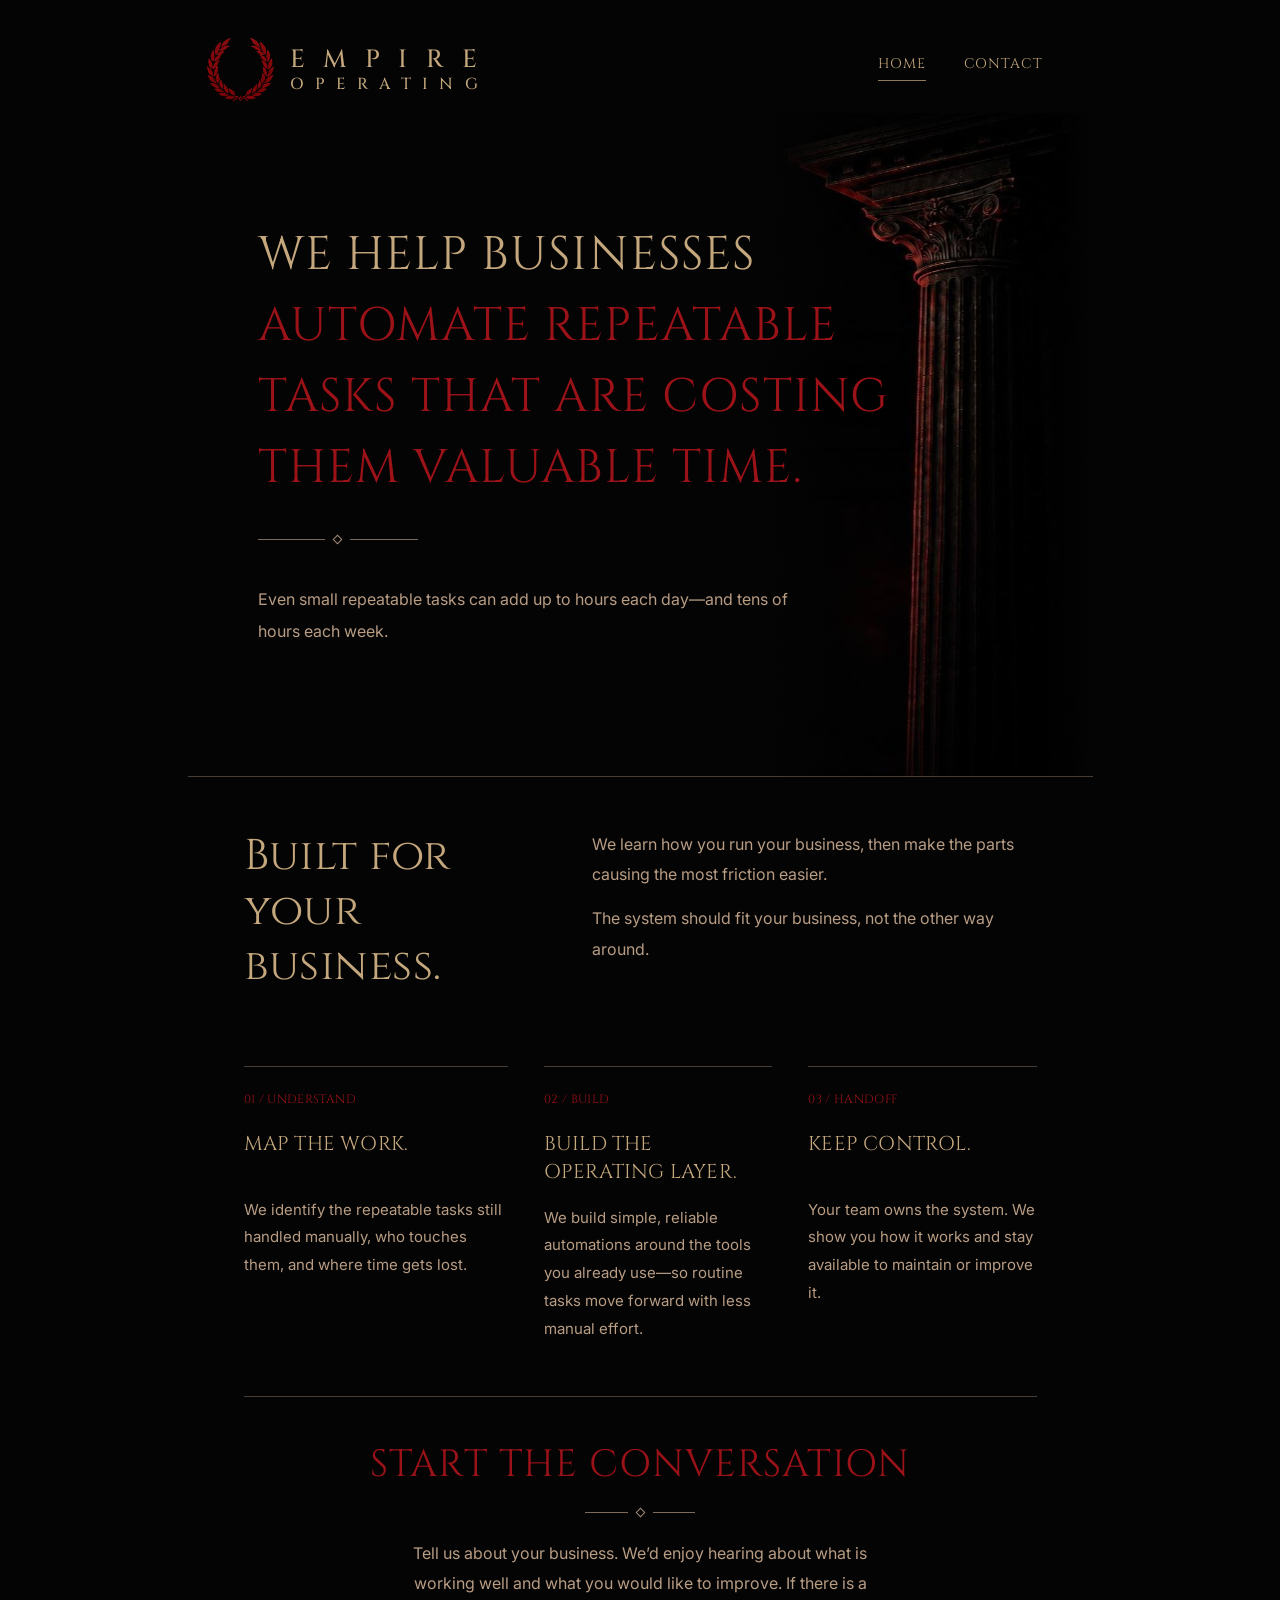
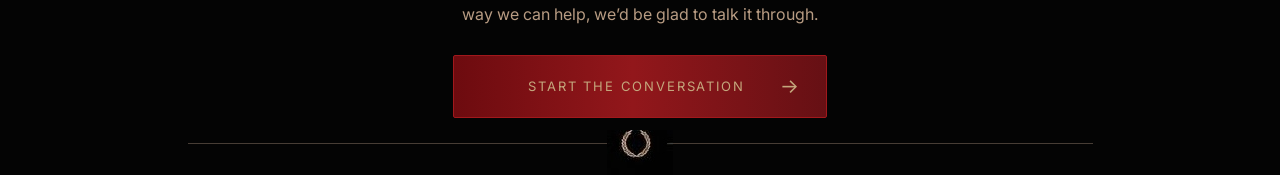
==== index.html @ 0f1d03ad "feat(qa): clarify reliable automation delivery" ====
<!doctype html>
<html lang="en">
<head>
  <meta charset="utf-8">
  <meta name="viewport" content="width=device-width, initial-scale=1">
  <meta name="description" content="Empire Operating builds practical operating layers that connect a business’s people, tools, and channels—so important work is captured, owned, and moved forward.">
  <meta property="og:site_name" content="Empire Operating">
  <link rel="canonical" href="https://empireoperating.com/">
  <title>Empire Operating | Practical Operating Systems</title>
  <style id="critical-shell">
    html, body { min-height: 100%; margin: 0; background: #040404; color: #c4a77d; }
  </style>
  <link rel="icon" type="image/png" sizes="192x192" href="/favicon-192.png">
  <link rel="apple-touch-icon" sizes="180x180" href="/apple-touch-icon.png">
  <link rel="stylesheet" href="site.css?v=20260830-two-tone-ivory-v1">
  <script type="module" src="https://static.cloudflareinsights.com/beacon.min.js" data-cf-beacon='{"token": "3c84151dfd63412f802c2cf1a2fbf10e"}'></script>
  <script type="application/ld+json">
    {
      "@context": "https://schema.org",
      "@type": "WebSite",
      "url": "https://empireoperating.com/",
      "name": "Empire Operating"
    }
  </script>
</head>
<body class="about-page">
  <div class="site-shell">
    <header class="site-header">
      <a class="brand" href="index.html" aria-label="Empire Operating home">
        <img class="brand-symbol" src="assets/empire-wreath-supplied-v3.png" alt="">
        <span class="brand-type">
          <strong aria-label="Empire Operating">
            <span class="brand-word brand-word-empire" aria-hidden="true"><i>E</i><i>M</i><i>P</i><i>I</i><i>R</i><i>E</i></span>
            <span class="brand-word brand-word-operating" aria-hidden="true"><i>O</i><i>P</i><i>E</i><i>R</i><i>A</i><i>T</i><i>I</i><i>N</i><i>G</i></span>
          </strong>
        </span>
      </a>
      <nav class="site-nav" aria-label="Primary navigation">
        <a href="index.html" aria-current="page">Home</a>
        <a href="contact.html">Contact</a>
      </nav>
    </header>
    <main class="page-main">
      <section class="about-upper">
        <div class="column-art" aria-hidden="true"></div>
        <section class="about-hero" aria-labelledby="about-title">
          <h1 class="display-title" id="about-title">
            <span>We help businesses</span>
            <span class="accent">automate repeatable</span>
            <span class="accent">tasks that are costing</span>
            <span class="accent">them valuable time.</span>
          </h1>
        </section>
        <div class="ornament hero-ornament" aria-hidden="true"><span></span></div>
        <div class="about-copy">
          <p>Even small repeatable tasks can add up to hours each day—and tens of hours each week.</p>
        </div>
        <hr class="section-rule">
      </section>

      <section class="team-owned-system" aria-labelledby="team-owned-title">
        <div class="team-owned-intro">
          <h2 id="team-owned-title">Built for your business.</h2>
          <div class="team-owned-intro-copy">
            <p>We learn how you run your business, then make the parts causing the most friction easier.</p>
            <p>The system should fit your business, not the other way around.</p>
          </div>
        </div>
        <div class="team-owned-stages">
          <article class="team-owned-stage">
            <p class="team-owned-index">01 / UNDERSTAND</p>
            <h3>MAP THE WORK.</h3>
            <p>We identify the repeatable tasks still handled manually, who touches them, and where time gets lost.</p>
          </article>
          <article class="team-owned-stage">
            <p class="team-owned-index">02 / BUILD</p>
            <h3>BUILD THE OPERATING LAYER.</h3>
            <p>We build simple, reliable automations around the tools you already use—so routine tasks move forward with less manual effort.</p>
          </article>
          <article class="team-owned-stage">
            <p class="team-owned-index">03 / HANDOFF</p>
            <h3>KEEP CONTROL.</h3>
            <p>Your team owns the system. We show you how it works and stay available to maintain or improve it.</p>
          </article>
        </div>
      </section>

      <section class="consultation" aria-labelledby="consultation-title">
        <h2 id="consultation-title">Start the conversation</h2>
        <div class="ornament" aria-hidden="true"><span></span></div>
        <p class="consultation-copy">Tell us about your business. We’d enjoy hearing about what is working well and what you would like to improve. If there is a way we can help, we’d be glad to talk it through.</p>
        <a class="cta" href="mailto:empireoperating@proton.me?subject=Start%20the%20conversation">Start the conversation</a>
      </section>
      <div class="bottom-mark" aria-hidden="true"></div>
    </main>
  </div>
</body>
</html>
---- site.css ----
@import url('https://fonts.googleapis.com/css2?family=Cinzel:wght@400;500&family=Inter:wght@300;400&family=IBM+Plex+Mono:wght@400&display=swap');

:root {
  --ivory: #c4a77d;
  --ivory-soft: #b89c83;
  --black: #040404;
  --red: #9b1218;
  --red-dark: #5a0609;
  --red-readable: #9b1218;
  --line: rgba(198, 170, 146, .34);
  --display: 'Cinzel', 'Times New Roman', serif;
  --sans: 'Inter', Arial, sans-serif;
  --mono: 'IBM Plex Mono', monospace;
}

* { box-sizing: border-box; }
html, body { min-width: 320px; min-height: 100%; margin: 0; background: var(--black); }
body { overflow-x: hidden; color: var(--ivory); }
a { color: inherit; }

.site-shell {
  position: relative;
  isolation: isolate;
  width: min(100%, 905px);
  min-height: min(141.44vw, 1280px);
  margin-inline: auto;
  overflow: hidden;
  background: var(--black);
}

.site-header {
  position: relative;
  z-index: 5;
  display: flex;
  align-items: flex-start;
  justify-content: space-between;
  padding: 25px 50px 0 14px;
}
.brand {
  display: grid;
  width: 290px;
  height: 88px;
  grid-template-columns: 88px 1fr;
  align-items: center;
  text-decoration: none;
}
.brand-symbol { display: block; width: 78px; height: 77px; object-fit: contain; }
.brand-type { display: flex; min-width: 0; flex-direction: column; align-items: flex-start; }
.brand-type strong {
  display: flex;
  width: 188px;
  flex-direction: column;
  color: var(--ivory);
  font-family: var(--display);
  font-weight: 500;
  text-transform: uppercase;
  white-space: nowrap;
}
.brand-word { display: flex; width: 188px; align-items: baseline; justify-content: space-between; line-height: 1; }
.brand-word i { font-style: normal; }
.brand-word-empire { font-size: 25px; }
.brand-word-operating { margin-top: 4px; font-size: 16px; }
.site-nav {
  display: flex;
  gap: 38px;
  margin-top: 22px;
  font-family: var(--display);
  font-size: 14px;
  letter-spacing: .06em;
  text-transform: uppercase;
}
.site-nav a { position: relative; min-height: 34px; padding: 7px 0; text-decoration: none; }
.site-nav a::after {
  position: absolute; right: 0; bottom: 0; left: 0; height: 1px;
  content: ''; background: currentColor; opacity: 0; transform: scaleX(.3);
  transition: opacity 160ms ease, transform 160ms ease;
}
.site-nav a:hover::after, .site-nav a:focus-visible::after, .site-nav a[aria-current='page']::after {
  opacity: .72; transform: scaleX(1);
}

.column-art {
  position: absolute;
  z-index: -1;
  top: 104px;
  right: 0;
  width: 37.1%;
  height: 1126px;
  pointer-events: none;
  background:
    linear-gradient(90deg, var(--black) 0%, rgba(4,4,4,.72) 8%, transparent 26%),
    linear-gradient(270deg, var(--black) 0%, rgba(4,4,4,.72) 3%, transparent 9%),
    url('assets/roman-column-clean-v2.png') right top / 100% 100% no-repeat;
}

.page-main { position: relative; z-index: 1; }
.about-upper { position: relative; isolation: isolate; overflow: hidden; padding-top: 107px; }
.about-page .column-art { z-index: -1; top: -9px; bottom: 0; height: auto; }
.about-hero { width: 575px; margin: 0 0 0 70px; }
.display-title {
  margin: 0;
  font-family: var(--display);
  font-size: 47px;
  font-weight: 400;
  letter-spacing: .025em;
  line-height: 1.51;
  text-transform: uppercase;
}
.display-title span { display: block; white-space: nowrap; }
.display-title .accent { color: var(--red); }

.ornament { display: flex; align-items: center; gap: 9px; width: 160px; }
.ornament::before, .ornament::after { height: 1px; flex: 1; content: ''; background: rgba(198,170,146,.62); }
.ornament span { width: 7px; height: 7px; border: 1px solid rgba(198,170,146,.82); transform: rotate(45deg); }
.hero-ornament { margin: 32px 0 0 70px; }

.about-copy {
  width: 575px;
  margin: 40px 0 0 70px;
  color: var(--ivory-soft);
  font-family: var(--sans);
  font-size: 16px;
  font-weight: 400;
  line-height: 2.02;
}
.about-copy p { margin: 0; }
.about-copy p + p { margin-top: 16px; }
.section-rule { width: 100%; height: 1px; margin: 128px 0 0; border: 0; background: var(--line); }

.possibilities {
  padding: 38px 56px 66px;
  background: radial-gradient(circle at 50% 27%, rgba(92,8,12,.12), transparent 44%), var(--black);
}
.tailored h2 {
  margin: 15px 0 0;
  font-family: var(--display);
  font-size: 30px;
  font-weight: 400;
  letter-spacing: .025em;
  line-height: 1.38;
  text-align: center;
  text-transform: uppercase;
}
.tailored .ornament { width: 110px; margin: 20px auto 22px; }
.system-map {
  display: grid;
  grid-template-columns: 1fr 48px 1.15fr 48px 1fr;
  align-items: center;
  margin-top: 0;
  padding: 31px 0;
  border-top: 1px solid var(--line);
  border-bottom: 1px solid var(--line);
}
.map-column {
  min-height: 232px;
  padding: 22px 17px;
  border-left: 1px solid rgba(198,170,146,.24);
}
.map-column small {
  display: block;
  color: var(--red-readable);
  font-family: var(--mono);
  font-size: 11px;
  letter-spacing: .08em;
  text-transform: uppercase;
}
.map-column h3 {
  margin: 14px 0 17px;
  font-family: var(--display);
  font-size: 18px;
  font-weight: 400;
  line-height: 1.4;
  text-transform: uppercase;
}
.map-column ul {
  margin: 0;
  padding: 0;
  color: #b1a098;
  font-family: var(--sans);
  font-size: 13px;
  line-height: 1.9;
  list-style: none;
}
.map-column li::before { margin-right: 8px; color: var(--red-readable); content: '◇'; }
.map-column-middle {
  min-height: 274px;
  padding: 27px 20px;
  border: 1px solid rgba(155,18,24,.66);
  background: rgba(10,6,6,.84);
}
.map-column-middle h3 { color: #d0b49d; font-size: 20px; }
.map-arrow { position: relative; height: 1px; background: #8f1b20; }
.map-arrow::after {
  position: absolute;
  top: 50%;
  right: -4px;
  width: 7px;
  height: 7px;
  border: 1px solid var(--red-readable);
  content: '';
  background: #050404;
  transform: translateY(-50%) rotate(45deg);
}
.tailored {
  width: 680px;
  margin: 0 auto;
  padding: 58px 0 61px;
  text-align: center;
}
.tailored-copy { color: var(--ivory-soft); font-family: var(--sans); font-size: 15px; font-weight: 300; line-height: 1.82; }
.tailored-copy p { margin: 0 auto 14px; }
.tailored-copy p:last-child { margin-bottom: 0; color: var(--ivory); }

.team-owned-system {
  margin: 0 56px;
  padding: 52px 0 54px;
  border-bottom: 1px solid var(--line);
  background: var(--black);
  color: var(--ivory);
}
.team-owned-intro {
  display: grid;
  grid-template-columns: .95fr 1.55fr;
  gap: 76px;
  align-items: start;
  padding: 0 0 72px;
}
.team-owned-intro h2 {
  margin: 0;
  max-width: 340px;
  font-family: var(--display);
  font-size: 43px;
  font-weight: 400;
  letter-spacing: .01em;
  line-height: 1.28;
}
.team-owned-intro p {
  margin: 0;
  max-width: 455px;
  color: var(--ivory-soft);
  font-family: var(--sans);
  font-size: 16px;
  font-weight: 400;
  line-height: 1.9;
}
.team-owned-intro-copy p + p { margin-top: 14px; }
.team-owned-stages { display: grid; grid-template-columns: repeat(3, 1fr); }
.team-owned-stage { min-width: 0; padding: 24px 0 0; border-top: 1px solid var(--line); }
.team-owned-stage + .team-owned-stage { margin-left: 36px; }
.team-owned-index {
  margin: 0 0 23px;
  color: var(--red);
  font-family: var(--display);
  font-size: 12px;
  font-weight: 400;
  letter-spacing: .03em;
}
.team-owned-stage h3 {
  min-height: 48px;
  margin: 0 0 18px;
  color: var(--ivory);
  font-family: var(--display);
  font-size: 20px;
  font-weight: 400;
  letter-spacing: .01em;
  line-height: 1.4;
}
.team-owned-stage > p:last-child {
  margin: 0;
  color: var(--ivory-soft);
  font-family: var(--sans);
  font-size: 15px;
  font-weight: 400;
  line-height: 1.85;
}

.consultation { width: 650px; margin: 43px auto 0; text-align: center; }
.consultation h2 {
  margin: 0; color: var(--red); font-family: var(--display); font-size: 38px; font-weight: 400;
  letter-spacing: .03em; line-height: 1.3; text-transform: uppercase;
}
.consultation .ornament { width: 110px; margin: 19px auto 22px; }
.consultation-copy {
  width: 480px; margin: 0 auto; color: var(--ivory-soft); font-family: var(--sans);
  font-size: 16px; font-weight: 400; line-height: 1.9;
}
.consultation-copy span { display: block; }
.cta {
  display: grid; width: 374px; min-height: 63px; grid-template-columns: 1fr auto; align-items: center;
  margin: 26px auto 0; padding: 0 27px 0 39px; border: 1px solid #a1181c; border-radius: 2px;
  background: linear-gradient(90deg, #6d0b0f, #92171b 48%, #661014);
  color: var(--ivory); font-family: var(--sans); font-size: 13px; font-weight: 400;
  letter-spacing: .14em; text-decoration: none; text-transform: uppercase;
  transition: filter 160ms ease, transform 160ms ease;
}
.cta::after { content: '→'; font-size: 20px; letter-spacing: 0; }
.cta:hover, .cta:focus-visible { filter: brightness(1.18); transform: translateY(-1px); }
.bottom-mark {
  position: relative; width: 100%; height: 32px; margin-top: 25px; border-top: 1px solid var(--line);
}
.bottom-mark::before {
  position: absolute; top: -14px; left: 50%; width: 66px; height: 62px; content: '';
  background: var(--black) url('assets/laurel-divider.jpg') center / 66px 62px no-repeat;
  transform: translateX(-50%);
}

.contact-page .site-shell { min-height: 900px; }
.contact-page .column-art { height: 747px; clip-path: inset(9px 0 0); }
.contact-main { width: 575px; margin: 107px 0 0 70px; text-align: left; }
.contact-main .display-title { font-size: 47px; line-height: 1.51; letter-spacing: .025em; }
.contact-main .ornament { width: 160px; margin: 32px 0 0; }
.contact-copy {
  width: 440px; margin: 25px 0 0; color: var(--ivory-soft); font-family: var(--sans);
  font-size: 16px; font-weight: 400; line-height: 1.8;
}
.contact-email {
  display: inline-block; margin-top: 28px; color: #b42128; font-family: Georgia, 'Times New Roman', serif;
  font-size: 36px; letter-spacing: .005em; text-decoration: none;
  transition: color 160ms ease, transform 160ms ease;
}
.contact-email:hover, .contact-email:focus-visible { color: #d33a40; transform: translateY(-1px); }
.contact-bottom { position: absolute; top: 850px; right: 0; bottom: auto; left: 0; margin: 0; }

:focus-visible { outline: 2px solid var(--ivory); outline-offset: 4px; }

@media (max-width: 700px) {
  .site-shell { min-height: 100svh; padding-bottom: 42px; }
  .site-header { align-items: flex-start; padding: 17px 20px 0 14px; }
  .brand { width: 190px; height: 58px; grid-template-columns: 58px 1fr; }
  .brand-symbol { width: 52px; height: 51px; }
  .brand-type strong, .brand-word { width: 125px; }
  .brand-word-empire { font-size: 17px; }
  .brand-word-operating { margin-top: 3px; font-size: 10.5px; }
  .site-nav { gap: 14px; margin-top: 14px; font-size: 10px; }
  .site-nav a { min-height: 44px; display: grid; place-items: start center; }
  .column-art { top: 88px; width: 53%; height: calc(100% - 88px); opacity: .72; }
  .column-art::after {
    position: absolute; inset: 0; content: ''; background: linear-gradient(90deg, var(--black), transparent 66%);
  }
  .about-upper { padding-top: 65px; }
  .about-page .column-art { top: 17px; bottom: 0; height: auto; }
  .about-hero { width: auto; margin: 0 20px; }
  .display-title { font-size: clamp(29px, 9.1vw, 44px); line-height: 1.35; letter-spacing: .01em; }
  .display-title span { white-space: normal; }
  .hero-ornament { margin: 27px 0 0 22px; }
  .about-copy { max-width: 92%; margin: 31px 22px 0; font-size: 13px; line-height: 1.78; }
  .section-rule { margin-top: 68px; }
  .possibilities { padding: 30px 20px 50px; }
  .tailored h2 { font-size: 26px; }
  .system-map { grid-template-columns: 1fr; padding: 26px 0; }
  .map-column { min-height: auto; border-left: 0; }
  .map-column small { font-size: 12px; }
  .map-column ul { font-size: 14px; }
  .map-column-middle { min-height: auto; }
  .map-arrow { width: 1px; height: 35px; margin: auto; }
  .map-arrow::after {
    top: auto;
    right: auto;
    bottom: -4px;
    left: 50%;
    transform: translateX(-50%) rotate(45deg);
  }
  .tailored { width: auto; margin: 0 20px; padding: 45px 0 48px; }
  .tailored-copy { font-size: 13px; }
  .team-owned-system { margin: 0 22px; padding: 38px 0 40px; }
  .team-owned-intro { display: block; padding: 0 0 42px; }
  .team-owned-intro h2 { max-width: 280px; font-size: 32px; line-height: 1.28; }
  .team-owned-intro p { margin-top: 22px; font-size: 13px; line-height: 1.78; }
  .team-owned-stages { grid-template-columns: 1fr; }
  .team-owned-stage { padding: 22px 0 28px; }
  .team-owned-stage + .team-owned-stage { margin-left: 0; }
  .team-owned-index { margin-bottom: 16px; font-size: 11px; }
  .team-owned-stage h3 { min-height: auto; margin-bottom: 14px; font-size: 18px; }
  .team-owned-stage > p:last-child { font-size: 13px; line-height: 1.75; }
  .consultation { width: auto; margin: 35px 20px 0; }
  .consultation h2 { font-size: 28px; }
  .consultation-copy { width: auto; max-width: 355px; font-size: 13px; line-height: 1.7; }
  .consultation-copy span { display: inline; }
  .cta { width: 100%; max-width: 374px; min-height: 58px; padding-left: 24px; font-size: 11px; }
  .bottom-mark { margin-top: 24px; }
  .contact-page .column-art { top: 92px; height: 443px; clip-path: none; }
  .contact-page .site-shell { min-height: 585px; }
  .contact-main { width: auto; margin: 65px 20px 0; text-align: left; }
  .contact-main .display-title { font-size: clamp(28px, 7.5vw, 36px); line-height: 1.35; letter-spacing: .01em; }
  .contact-main .ornament { margin: 27px 0 0; }
  .contact-copy { width: auto; max-width: 335px; margin-top: 22px; font-size: 13px; line-height: 1.72; }
  .contact-email { margin-top: 28px; font-size: clamp(20px, 6.7vw, 30px); overflow-wrap: anywhere; }
  .contact-bottom { position: relative; top: auto; right: auto; bottom: auto; left: auto; margin: 100px 0 0; }
}

@media (max-width: 380px) {
  .brand { width: 174px; grid-template-columns: 54px 1fr; }
  .brand-symbol { width: 48px; height: 47px; }
  .brand-type strong, .brand-word { width: 116px; }
  .brand-word-empire { font-size: 15.5px; }
  .brand-word-operating { font-size: 9.7px; }
  .site-nav { gap: 12px; font-size: 9px; }
  .display-title { font-size: 28px; }
}

@media (prefers-reduced-motion: reduce) {
  *, *::before, *::after { transition-duration: .01ms !important; }
}
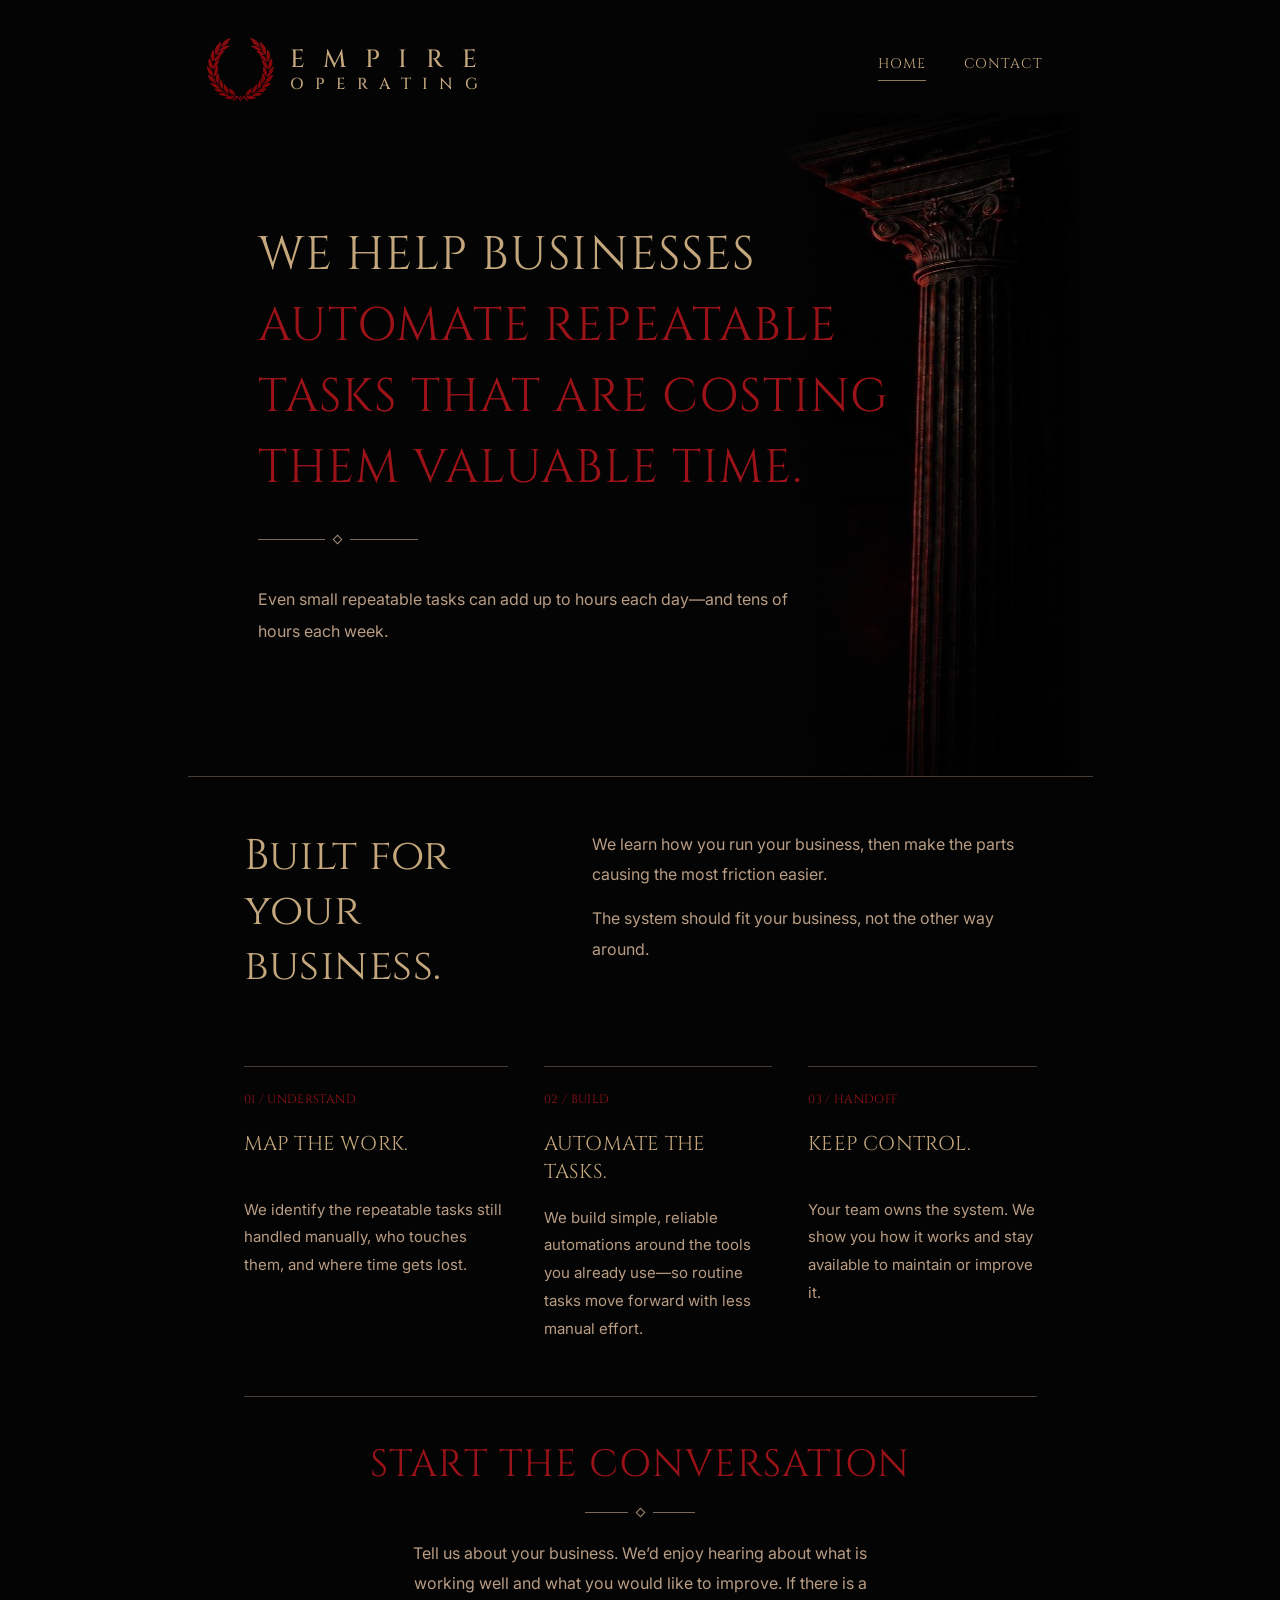
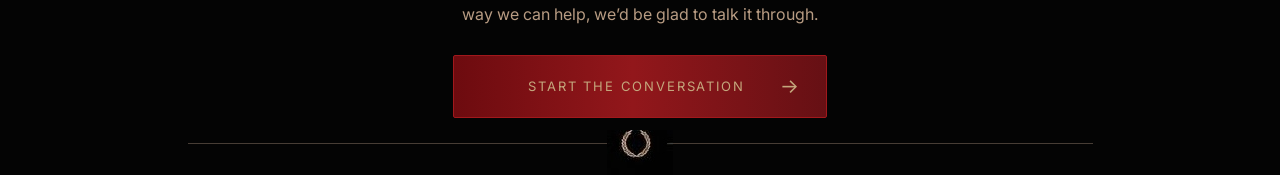
==== commit d9471a4f: "feat(qa): name automation delivery directly" ====
--- a/index.html
+++ b/index.html
@@ -74,7 +74,7 @@
           </article>
           <article class="team-owned-stage">
             <p class="team-owned-index">02 / BUILD</p>
-            <h3>BUILD THE OPERATING LAYER.</h3>
+            <h3>AUTOMATE THE TASKS.</h3>
             <p>We build simple, reliable automations around the tools you already use—so routine tasks move forward with less manual effort.</p>
           </article>
           <article class="team-owned-stage">
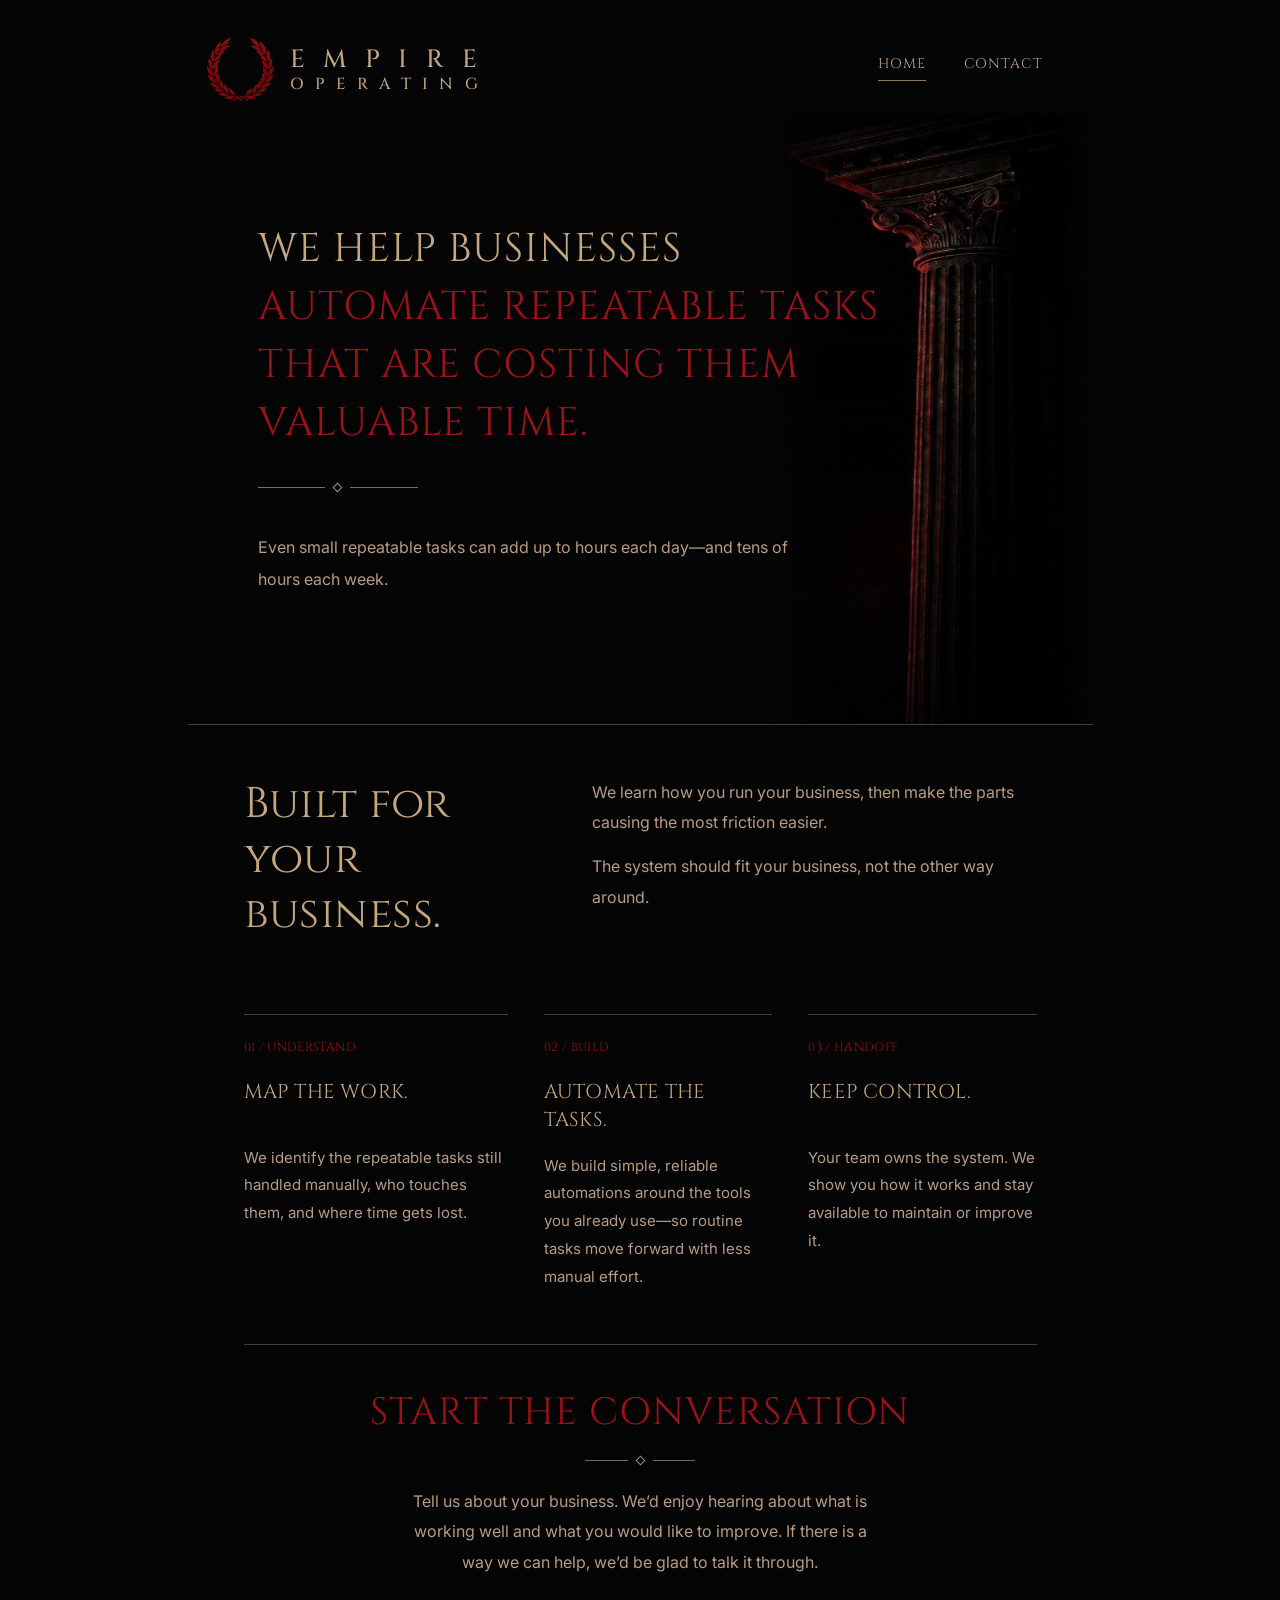
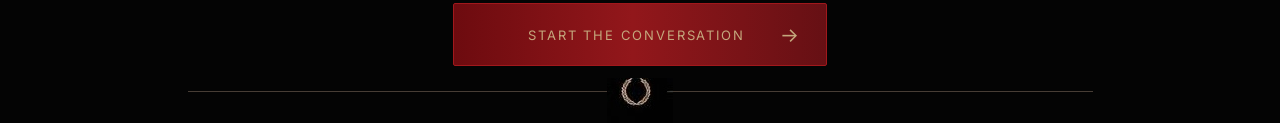
==== commit 5a1c30e5: "feat(qa): restore original hero structure" ====
--- a/index.html
+++ b/index.html
@@ -12,7 +12,7 @@
   </style>
   <link rel="icon" type="image/png" sizes="192x192" href="/favicon-192.png">
   <link rel="apple-touch-icon" sizes="180x180" href="/apple-touch-icon.png">
-  <link rel="stylesheet" href="site.css?v=20260830-two-tone-ivory-v1">
+  <link rel="stylesheet" href="site.css?v=20260831-qa-hero-structure-v1">
   <script type="module" src="https://static.cloudflareinsights.com/beacon.min.js" data-cf-beacon='{"token": "3c84151dfd63412f802c2cf1a2fbf10e"}'></script>
   <script type="application/ld+json">
     {
@@ -43,12 +43,12 @@
     <main class="page-main">
       <section class="about-upper">
         <div class="column-art" aria-hidden="true"></div>
-        <section class="about-hero" aria-labelledby="about-title">
-          <h1 class="display-title" id="about-title">
+        <section class="about-hero hero-task-hero" aria-labelledby="about-title">
+          <h1 class="display-title hero-task-title" id="about-title">
             <span>We help businesses</span>
-            <span class="accent">automate repeatable</span>
-            <span class="accent">tasks that are costing</span>
-            <span class="accent">them valuable time.</span>
+            <span class="accent">automate repeatable tasks</span>
+            <span class="accent">that are costing them</span>
+            <span class="accent">valuable time.</span>
           </h1>
         </section>
         <div class="ornament hero-ornament" aria-hidden="true"><span></span></div>
--- a/site.css
+++ b/site.css
@@ -97,6 +97,7 @@
 .about-upper { position: relative; isolation: isolate; overflow: hidden; padding-top: 107px; }
 .about-page .column-art { z-index: -1; top: -9px; bottom: 0; height: auto; }
 .about-hero { width: 575px; margin: 0 0 0 70px; }
+.hero-task-hero { width: 680px; }
 .display-title {
   margin: 0;
   font-family: var(--display);
@@ -108,6 +109,7 @@
 }
 .display-title span { display: block; white-space: nowrap; }
 .display-title .accent { color: var(--red); }
+.hero-task-title { font-size: 40px; line-height: 1.45; }
 
 .ornament { display: flex; align-items: center; gap: 9px; width: 160px; }
 .ornament::before, .ornament::after { height: 1px; flex: 1; content: ''; background: rgba(198,170,146,.62); }
@@ -342,6 +344,8 @@
   .about-hero { width: auto; margin: 0 20px; }
   .display-title { font-size: clamp(29px, 9.1vw, 44px); line-height: 1.35; letter-spacing: .01em; }
   .display-title span { white-space: normal; }
+  .hero-task-title { font-size: clamp(29px, 9.1vw, 40px); line-height: 1.35; }
+  .hero-task-title span { white-space: normal; }
   .hero-ornament { margin: 27px 0 0 22px; }
   .about-copy { max-width: 92%; margin: 31px 22px 0; font-size: 13px; line-height: 1.78; }
   .section-rule { margin-top: 68px; }
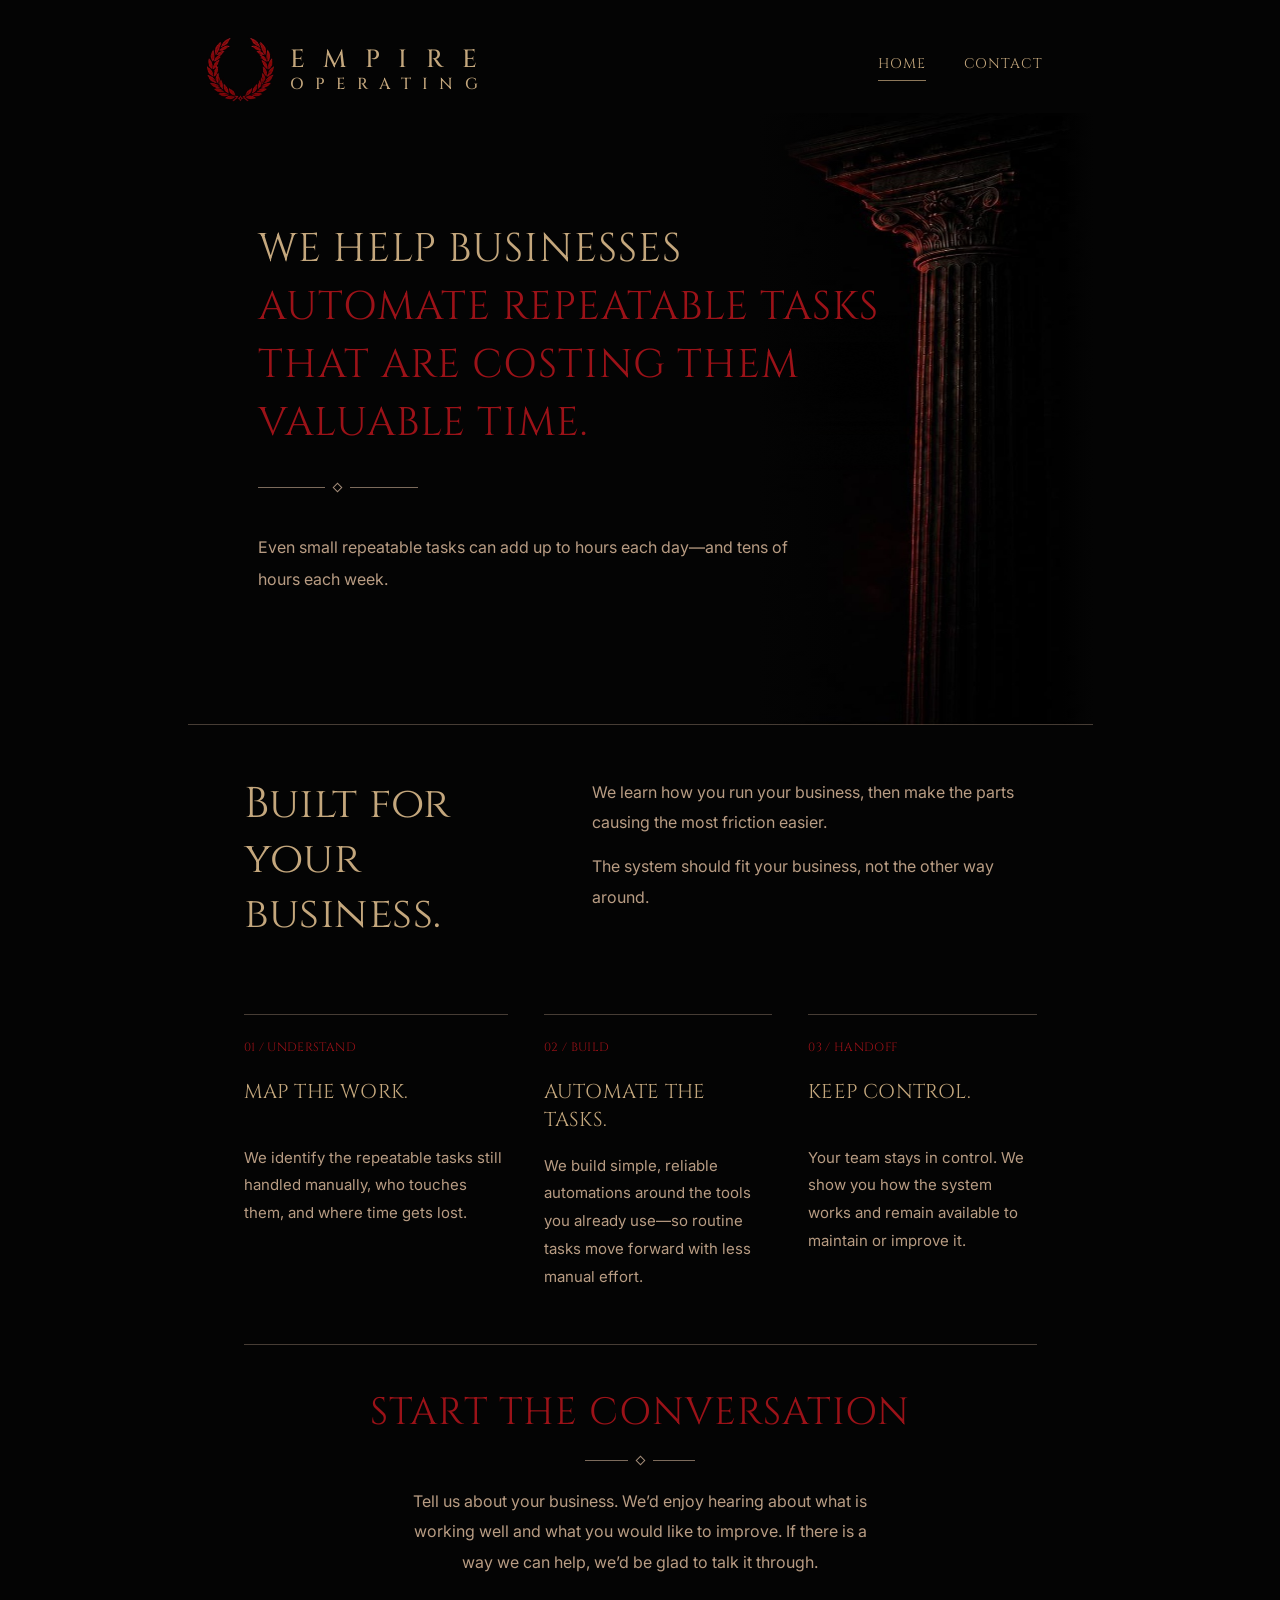
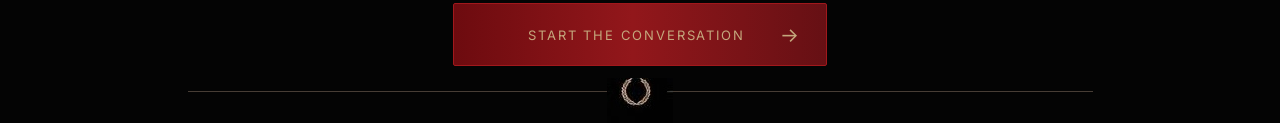
==== commit 9f70c7cd: "feat(qa): clarify client control and support" ====
--- a/index.html
+++ b/index.html
@@ -80,7 +80,7 @@
           <article class="team-owned-stage">
             <p class="team-owned-index">03 / HANDOFF</p>
             <h3>KEEP CONTROL.</h3>
-            <p>Your team owns the system. We show you how it works and stay available to maintain or improve it.</p>
+            <p>Your team stays in control. We show you how the system works and remain available to maintain or improve it.</p>
           </article>
         </div>
       </section>
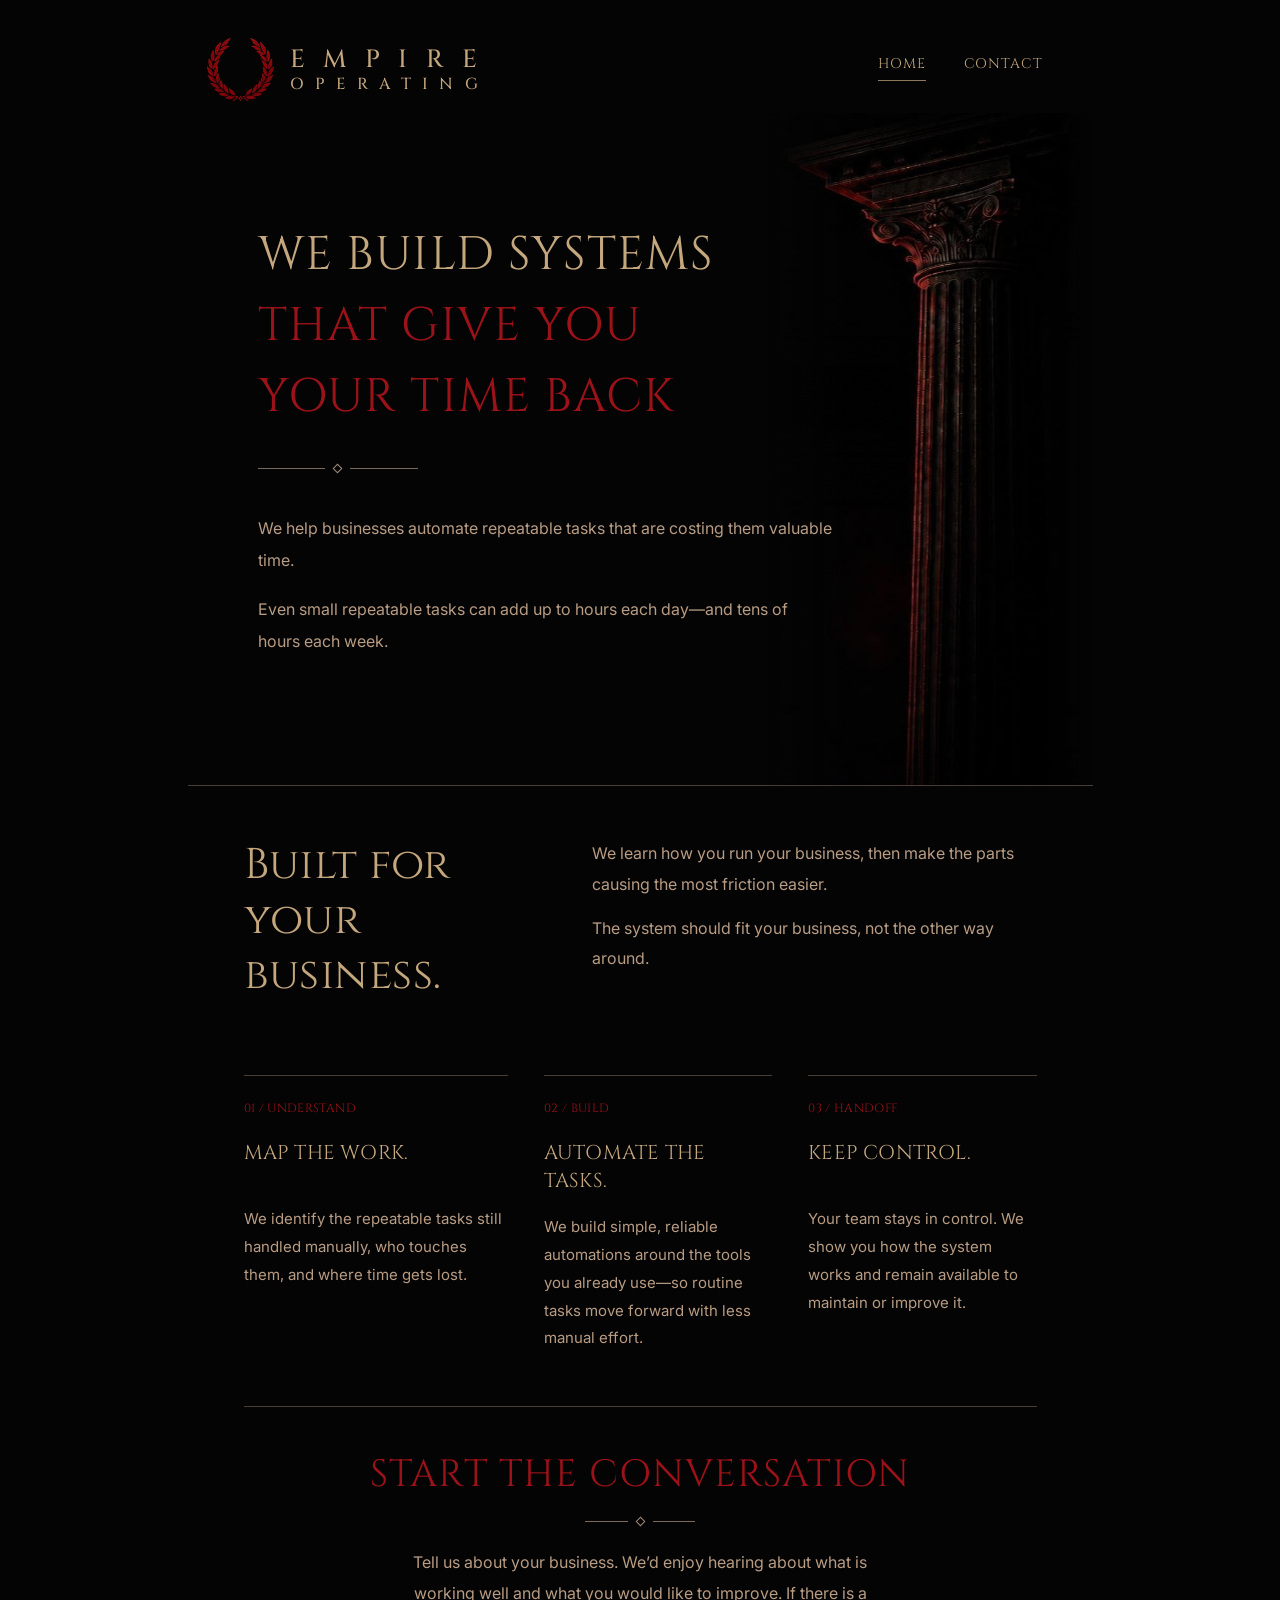
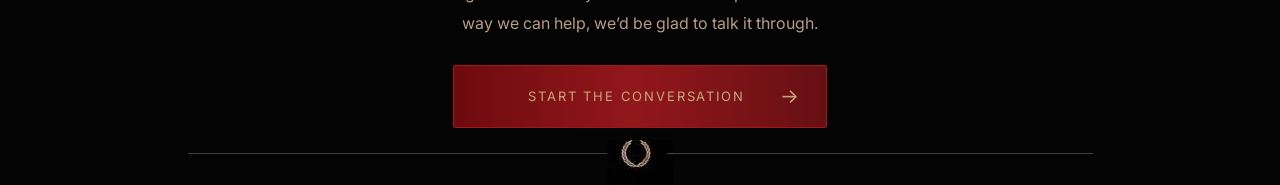
==== commit 855982dc: "fix(qa): restore original hero headline" ====
--- a/index.html
+++ b/index.html
@@ -12,7 +12,7 @@
   </style>
   <link rel="icon" type="image/png" sizes="192x192" href="/favicon-192.png">
   <link rel="apple-touch-icon" sizes="180x180" href="/apple-touch-icon.png">
-  <link rel="stylesheet" href="site.css?v=20260831-qa-hero-structure-v1">
+  <link rel="stylesheet" href="site.css?v=20260831-qa-original-hero-v2">
   <script type="module" src="https://static.cloudflareinsights.com/beacon.min.js" data-cf-beacon='{"token": "3c84151dfd63412f802c2cf1a2fbf10e"}'></script>
   <script type="application/ld+json">
     {
@@ -43,16 +43,16 @@
     <main class="page-main">
       <section class="about-upper">
         <div class="column-art" aria-hidden="true"></div>
-        <section class="about-hero hero-task-hero" aria-labelledby="about-title">
-          <h1 class="display-title hero-task-title" id="about-title">
-            <span>We help businesses</span>
-            <span class="accent">automate repeatable tasks</span>
-            <span class="accent">that are costing them</span>
-            <span class="accent">valuable time.</span>
+        <section class="about-hero" aria-labelledby="about-title">
+          <h1 class="display-title" id="about-title">
+            <span>We build systems</span>
+            <span class="accent">that give you</span>
+            <span class="accent">your time back</span>
           </h1>
         </section>
         <div class="ornament hero-ornament" aria-hidden="true"><span></span></div>
         <div class="about-copy">
+          <p>We help businesses automate repeatable tasks that are costing them valuable time.</p>
           <p>Even small repeatable tasks can add up to hours each day—and tens of hours each week.</p>
         </div>
         <hr class="section-rule">
--- a/site.css
+++ b/site.css
@@ -97,7 +97,7 @@
 .about-upper { position: relative; isolation: isolate; overflow: hidden; padding-top: 107px; }
 .about-page .column-art { z-index: -1; top: -9px; bottom: 0; height: auto; }
 .about-hero { width: 575px; margin: 0 0 0 70px; }
-.hero-task-hero { width: 680px; }
+
 .display-title {
   margin: 0;
   font-family: var(--display);
@@ -109,7 +109,7 @@
 }
 .display-title span { display: block; white-space: nowrap; }
 .display-title .accent { color: var(--red); }
-.hero-task-title { font-size: 40px; line-height: 1.45; }
+
 
 .ornament { display: flex; align-items: center; gap: 9px; width: 160px; }
 .ornament::before, .ornament::after { height: 1px; flex: 1; content: ''; background: rgba(198,170,146,.62); }
@@ -344,8 +344,7 @@
   .about-hero { width: auto; margin: 0 20px; }
   .display-title { font-size: clamp(29px, 9.1vw, 44px); line-height: 1.35; letter-spacing: .01em; }
   .display-title span { white-space: normal; }
-  .hero-task-title { font-size: clamp(29px, 9.1vw, 40px); line-height: 1.35; }
-  .hero-task-title span { white-space: normal; }
+
   .hero-ornament { margin: 27px 0 0 22px; }
   .about-copy { max-width: 92%; margin: 31px 22px 0; font-size: 13px; line-height: 1.78; }
   .section-rule { margin-top: 68px; }
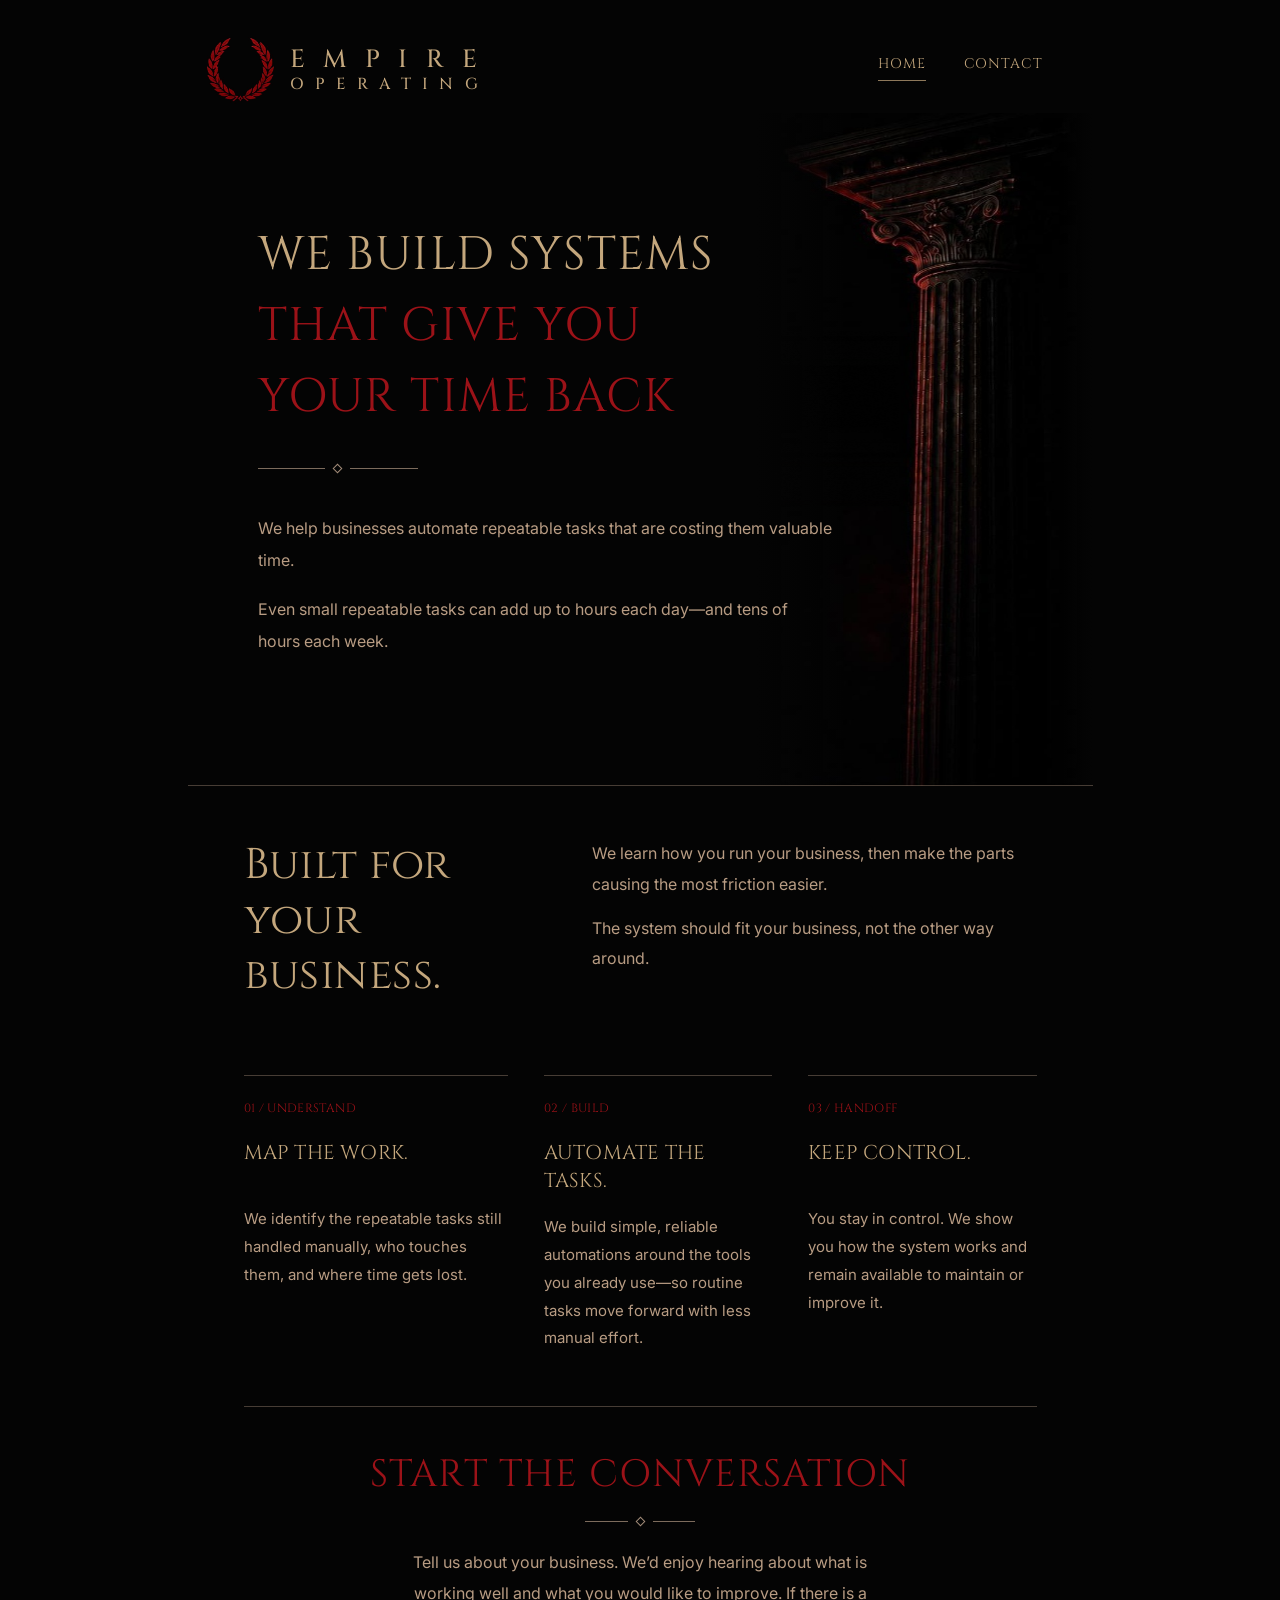
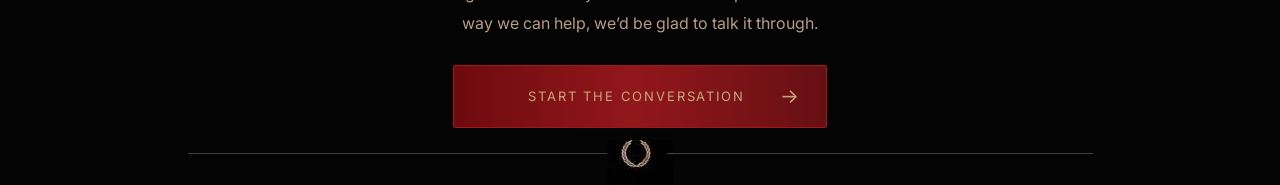
==== commit 6e2d75c2: "fix(qa): address owners directly in handoff" ====
--- a/index.html
+++ b/index.html
@@ -80,7 +80,7 @@
           <article class="team-owned-stage">
             <p class="team-owned-index">03 / HANDOFF</p>
             <h3>KEEP CONTROL.</h3>
-            <p>Your team stays in control. We show you how the system works and remain available to maintain or improve it.</p>
+            <p>You stay in control. We show you how the system works and remain available to maintain or improve it.</p>
           </article>
         </div>
       </section>
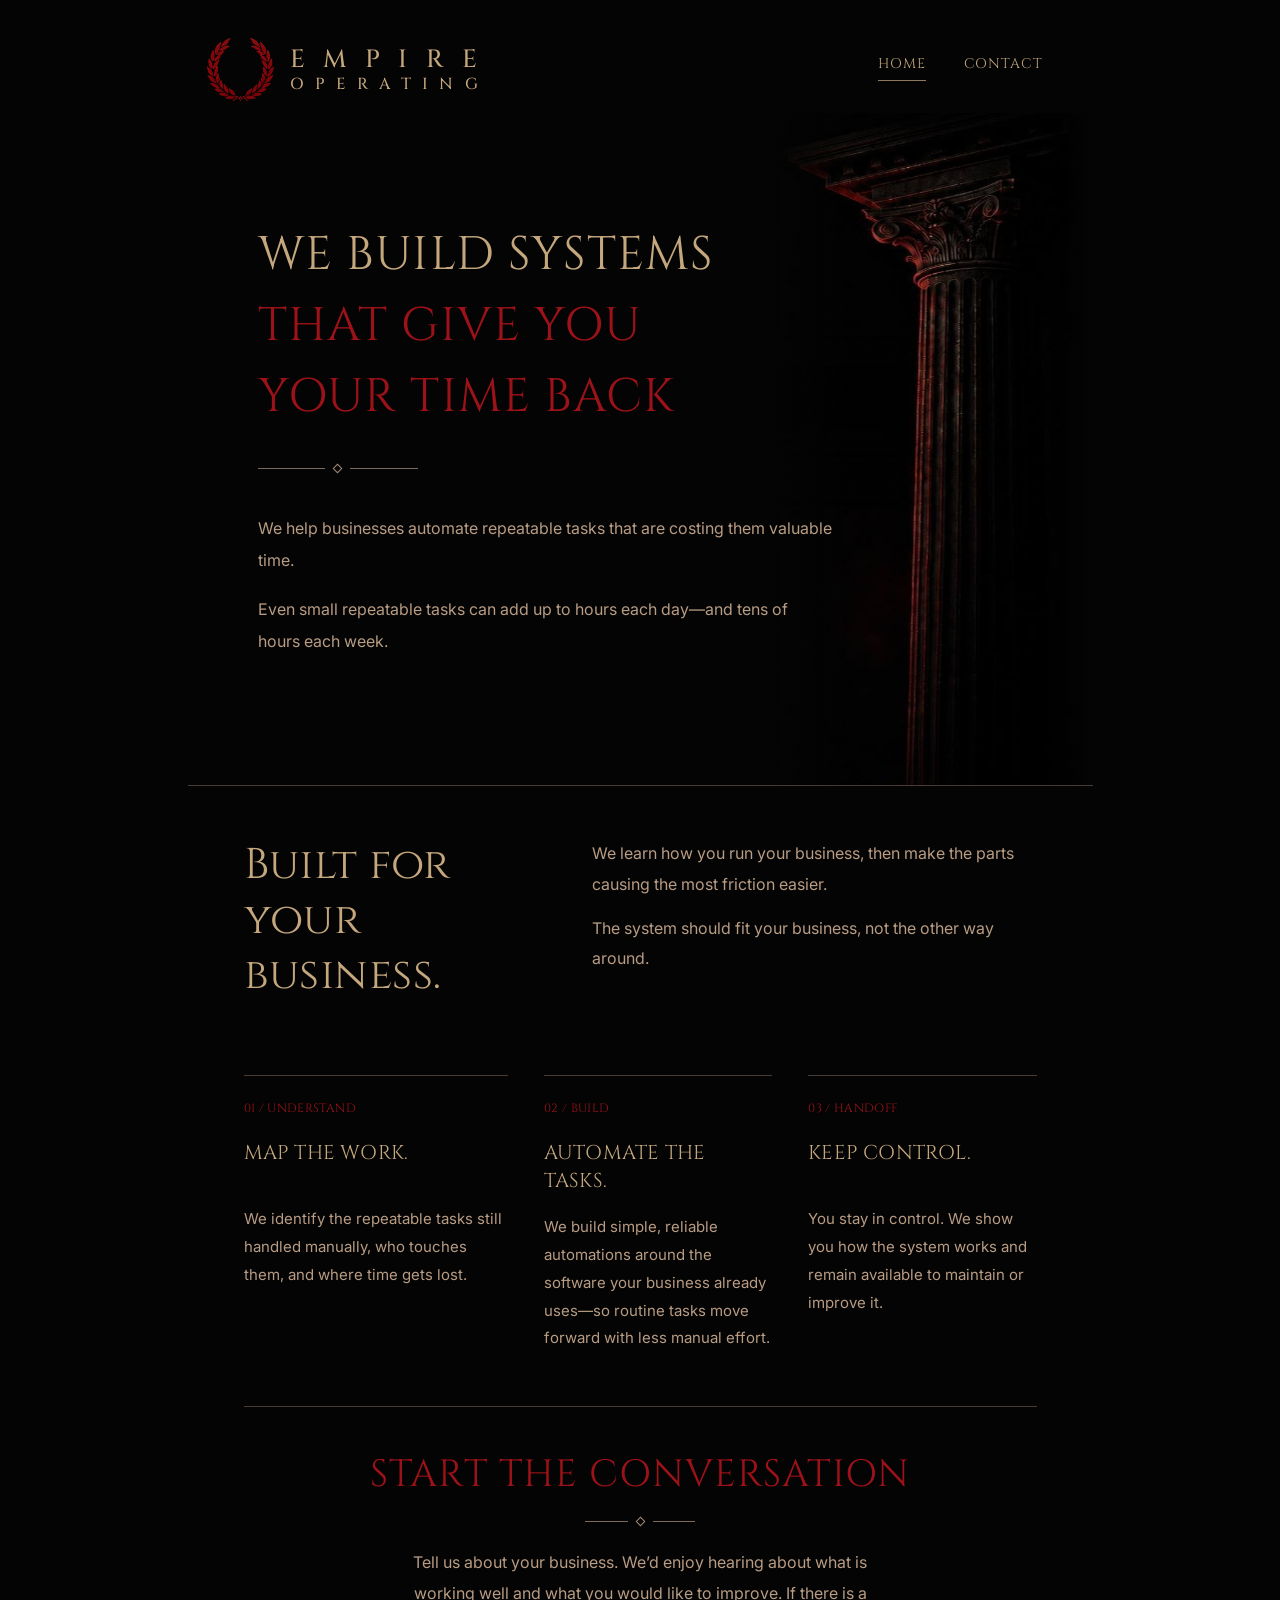
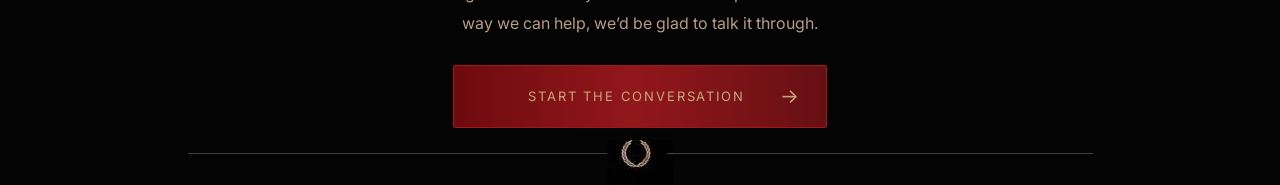
==== commit 16116120: "fix(copy): identify existing business software" ====
--- a/index.html
+++ b/index.html
@@ -75,7 +75,7 @@
           <article class="team-owned-stage">
             <p class="team-owned-index">02 / BUILD</p>
             <h3>AUTOMATE THE TASKS.</h3>
-            <p>We build simple, reliable automations around the tools you already use—so routine tasks move forward with less manual effort.</p>
+            <p>We build simple, reliable automations around the software your business already uses—so routine tasks move forward with less manual effort.</p>
           </article>
           <article class="team-owned-stage">
             <p class="team-owned-index">03 / HANDOFF</p>
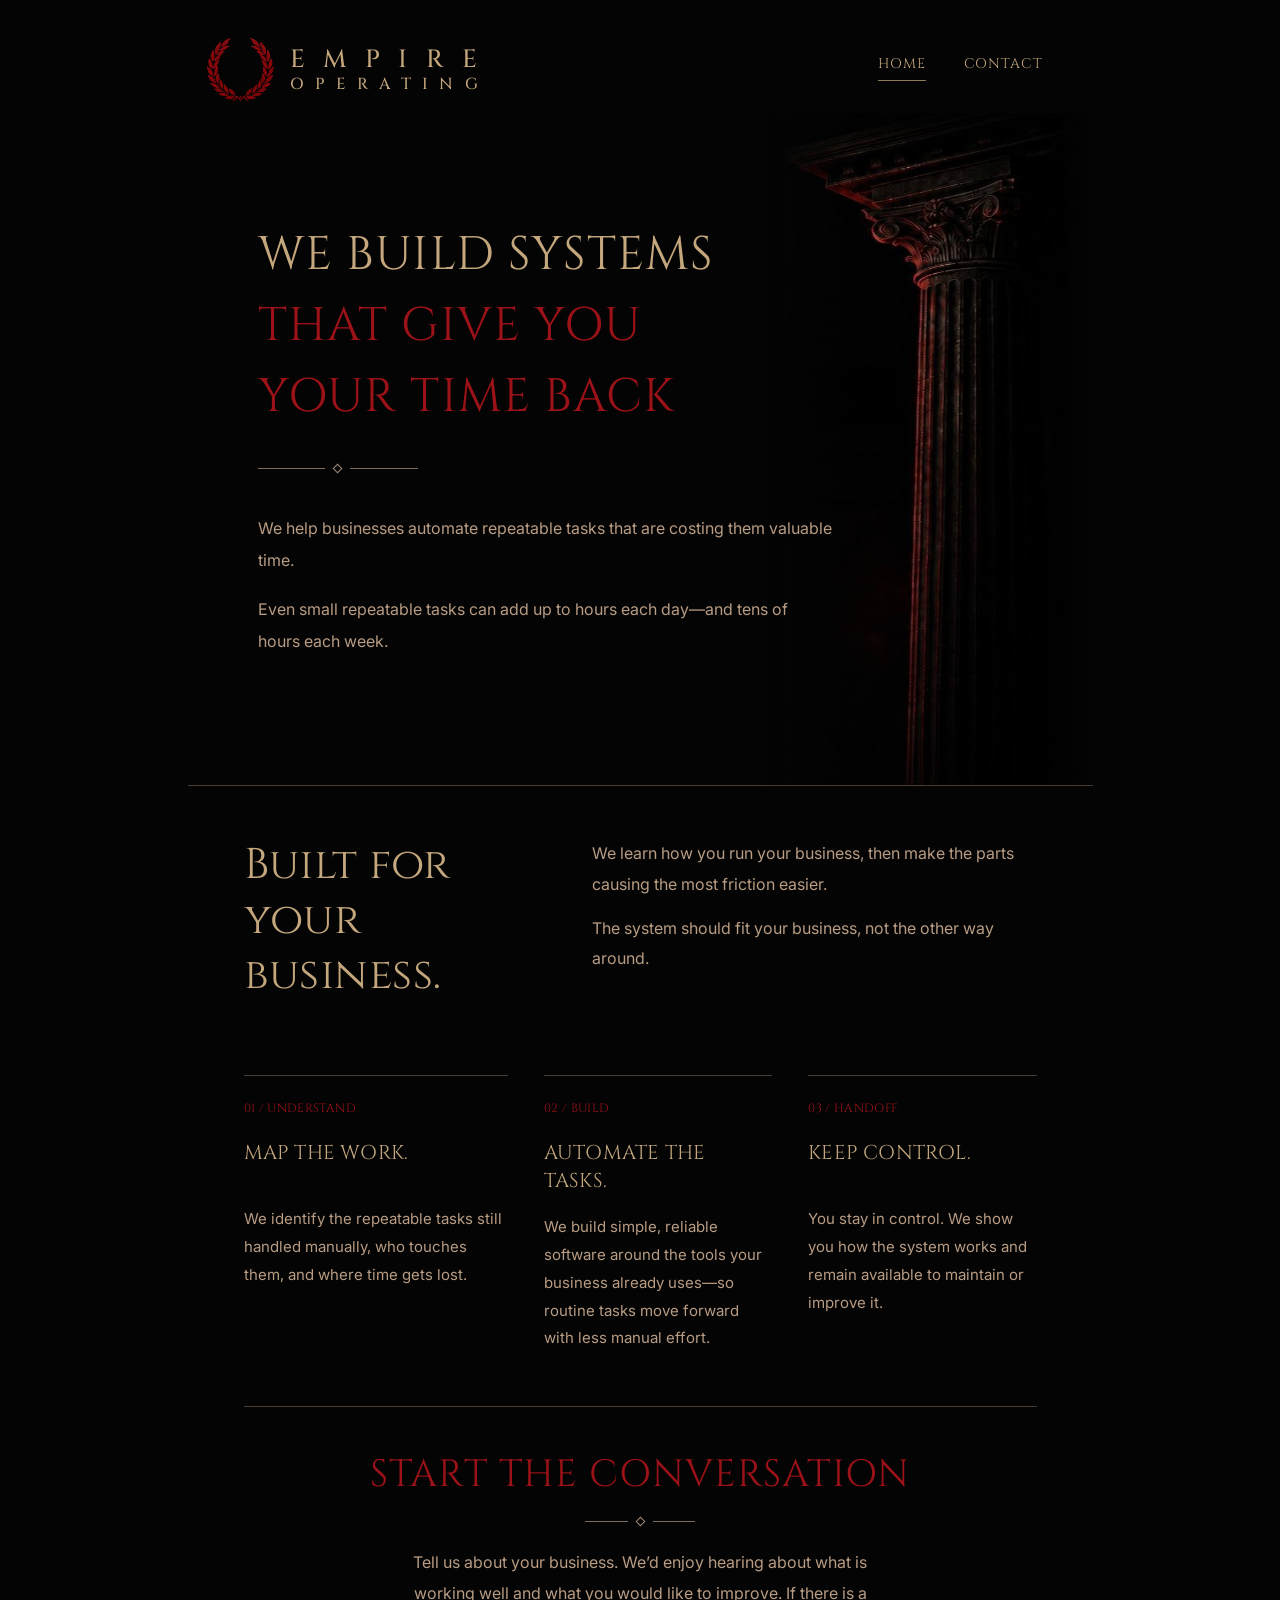
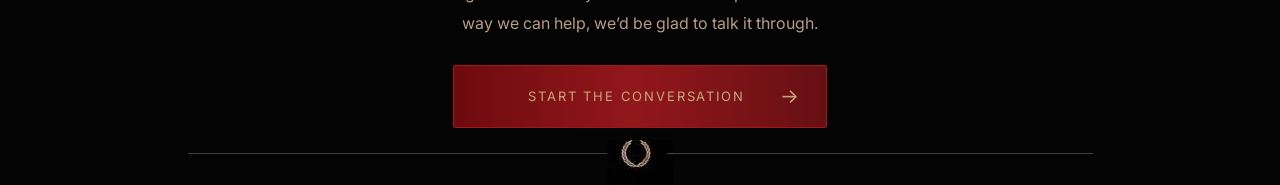
==== commit 0360dfd3: "fix(copy): describe software around existing tools" ====
--- a/index.html
+++ b/index.html
@@ -75,7 +75,7 @@
           <article class="team-owned-stage">
             <p class="team-owned-index">02 / BUILD</p>
             <h3>AUTOMATE THE TASKS.</h3>
-            <p>We build simple, reliable automations around the software your business already uses—so routine tasks move forward with less manual effort.</p>
+            <p>We build simple, reliable software around the tools your business already uses—so routine tasks move forward with less manual effort.</p>
           </article>
           <article class="team-owned-stage">
             <p class="team-owned-index">03 / HANDOFF</p>
